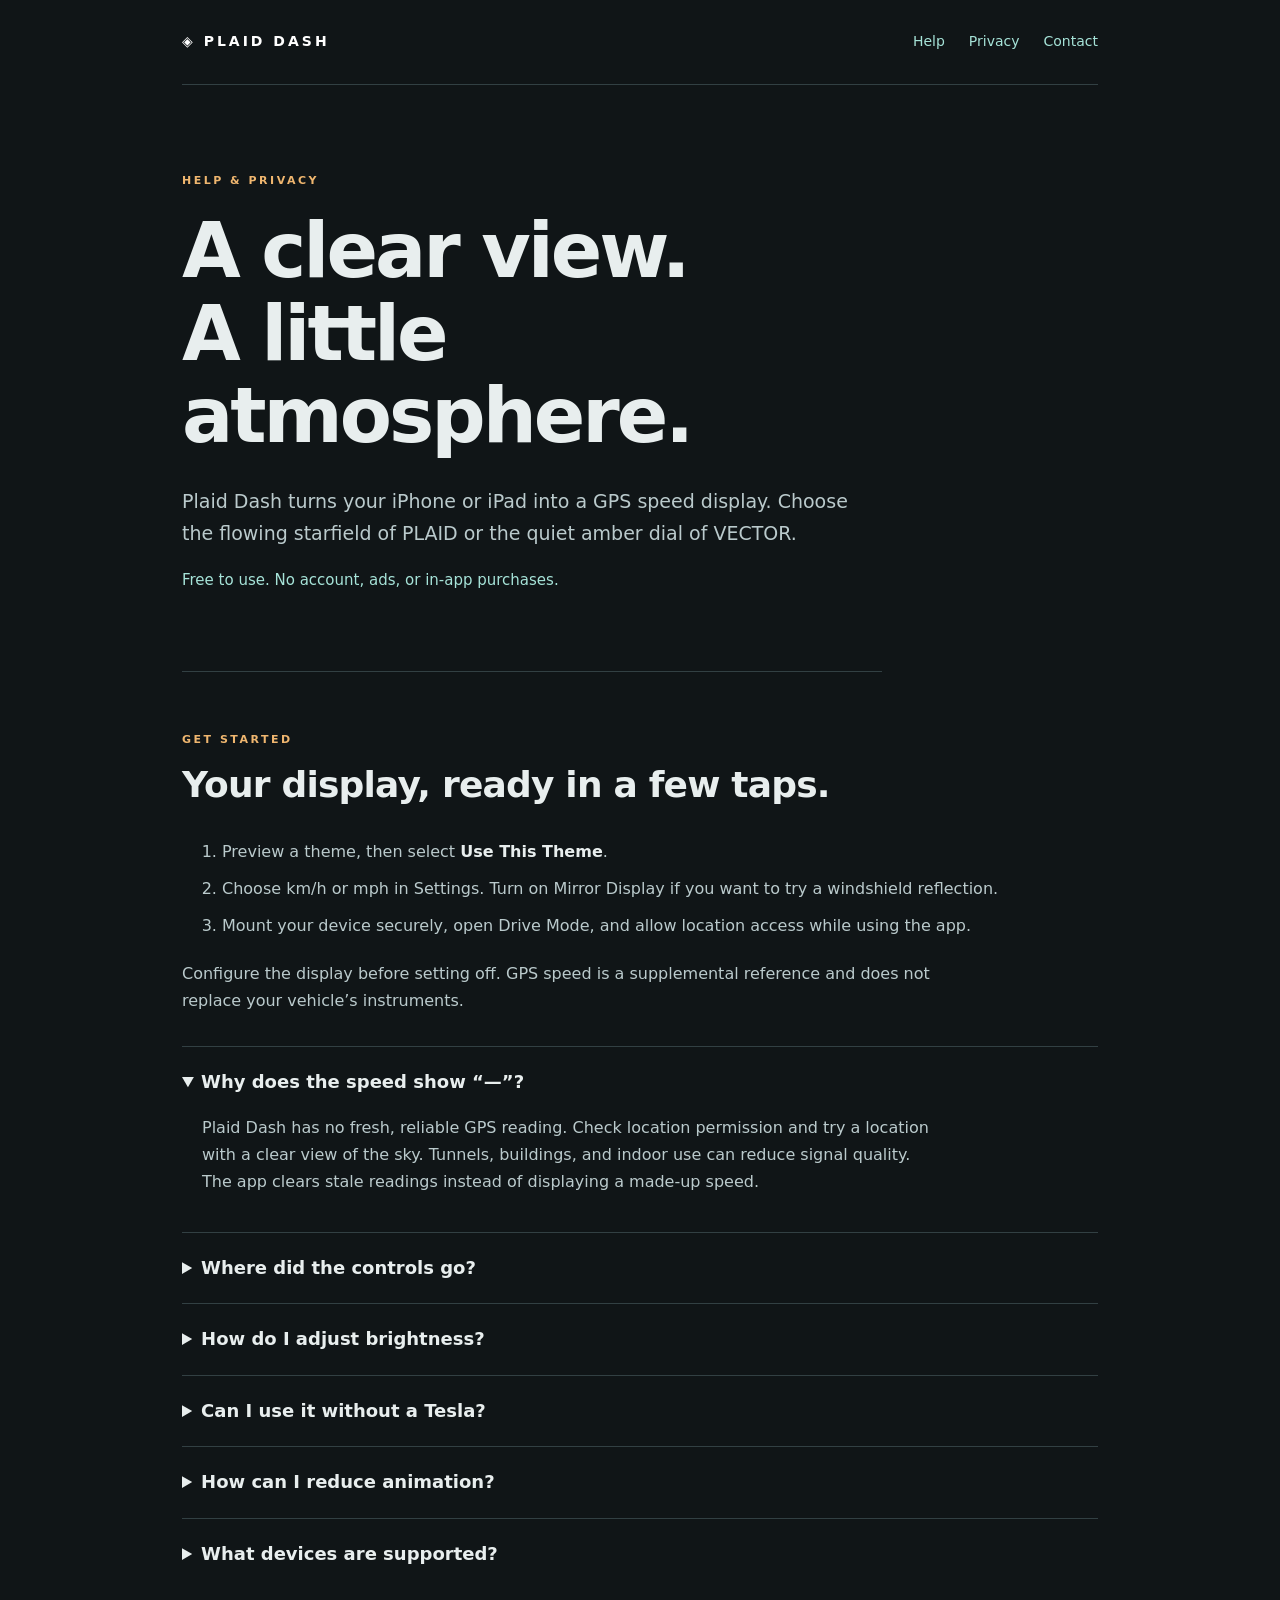
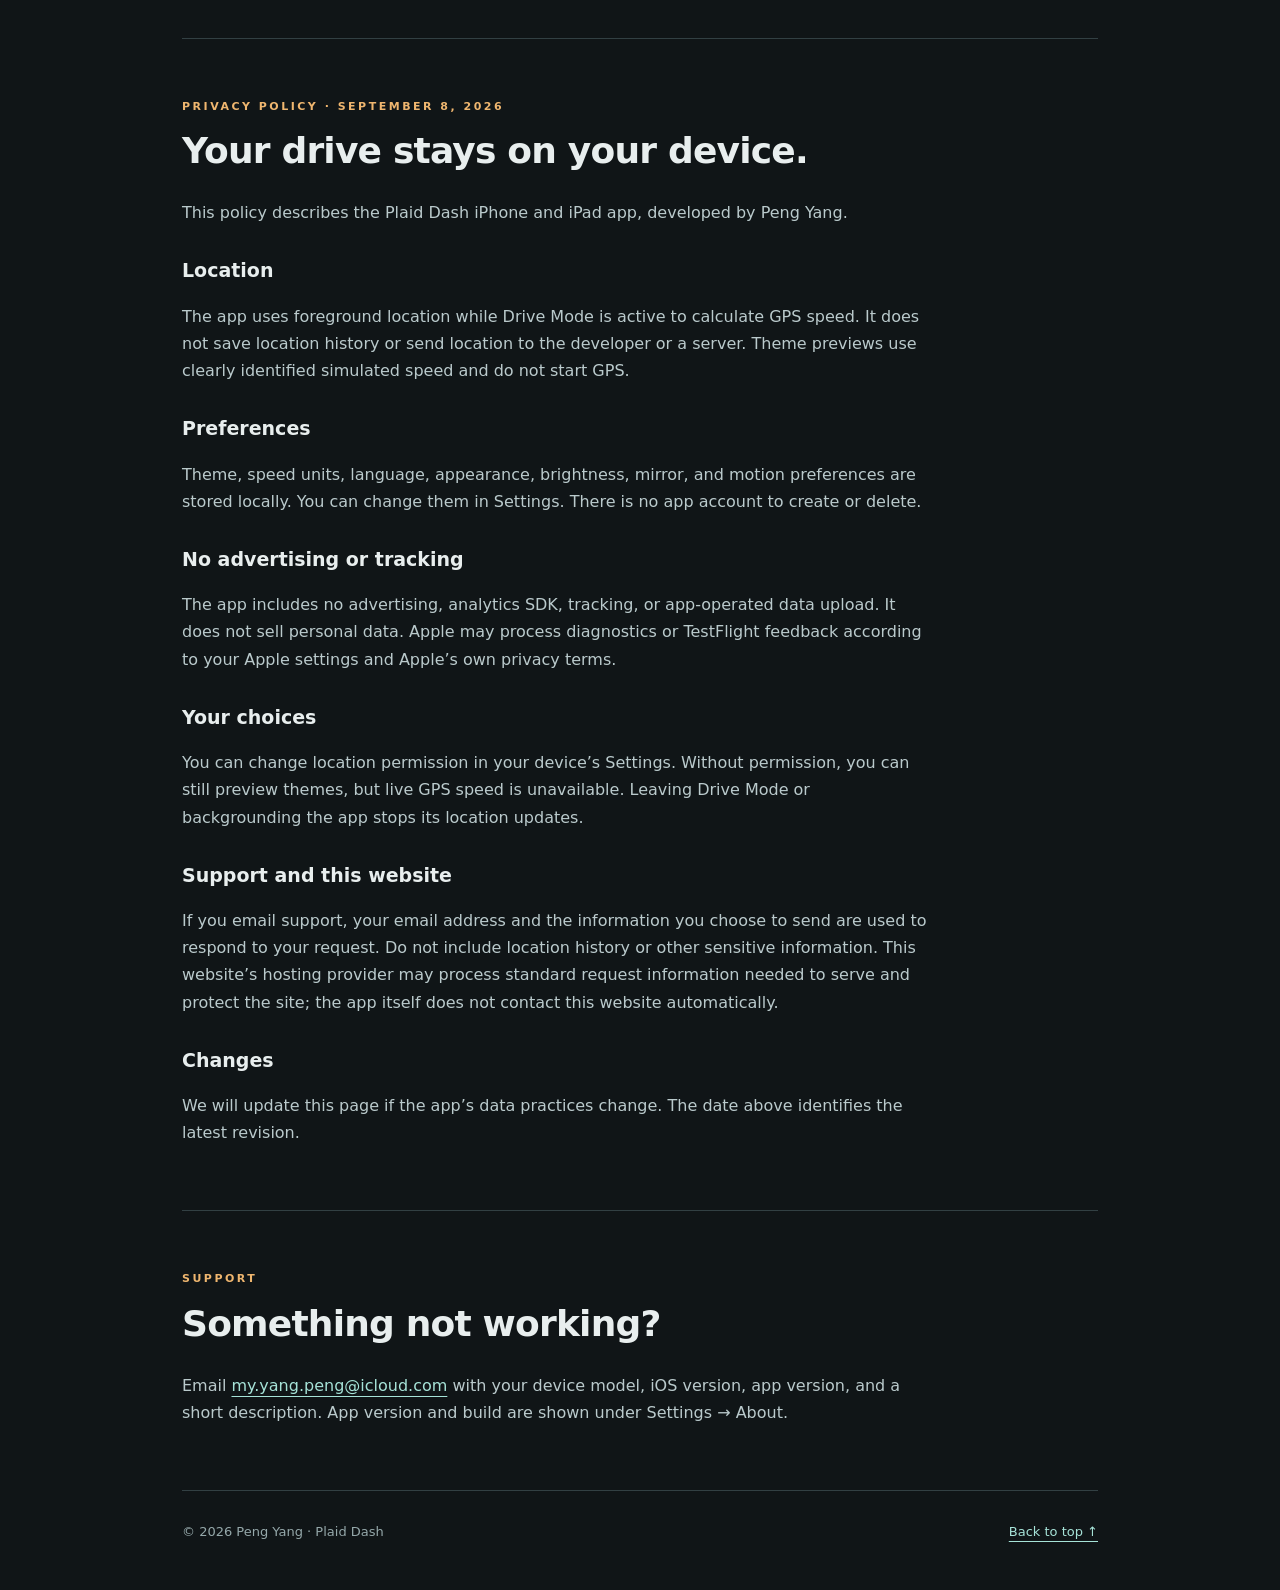
==== index.html @ f912786a "Publish standalone Plaid Dash support site" ====
<!doctype html>
<html lang="en"><head><meta charset="utf-8"><meta name="viewport" content="width=device-width, initial-scale=1"><title>Plaid Dash — Help &amp; Privacy</title><meta name="description" content="Help and privacy information for Plaid Dash, a free GPS speed display for iPhone and iPad."><link rel="stylesheet" href="styles.css"><link rel="icon" href="favicon.svg" type="image/svg+xml"></head><body><main>
    <header><a class="brand" href="#top">◈ PLAID DASH</a><nav aria-label="Page navigation"><a href="#help">Help</a><a href="#privacy">Privacy</a><a href="#contact">Contact</a></nav></header>
    <section id="top" class="intro"><p class="eyebrow">HELP & PRIVACY</p><h1>A clear view.<br/>A little atmosphere.</h1><p>Plaid Dash turns your iPhone or iPad into a GPS speed display. Choose the flowing starfield of PLAID or the quiet amber dial of VECTOR.</p><p class="note">Free to use. No account, ads, or in-app purchases.</p></section>
    <section id="help"><p class="eyebrow">GET STARTED</p><h2>Your display, ready in a few taps.</h2><ol><li>Preview a theme, then select <strong>Use This Theme</strong>.</li><li>Choose km/h or mph in Settings. Turn on Mirror Display if you want to try a windshield reflection.</li><li>Mount your device securely, open Drive Mode, and allow location access while using the app.</li></ol><p>Configure the display before setting off. GPS speed is a supplemental reference and does not replace your vehicle’s instruments.</p>
    <div class="questions"><details open><summary>Why does the speed show “—”?</summary><p>Plaid Dash has no fresh, reliable GPS reading. Check location permission and try a location with a clear view of the sky. Tunnels, buildings, and indoor use can reduce signal quality. The app clears stale readings instead of displaying a made-up speed.</p></details><details><summary>Where did the controls go?</summary><p>Controls fade after 3 seconds in a theme preview and 5 seconds in Drive Mode. Tap the screen to bring them back. Controls remain visible while adjusting a slider, or while VoiceOver is enabled.</p></details><details><summary>How do I adjust brightness?</summary><p>In Drive Mode, use the brightness slider or swipe vertically. Night appearance limits brightness. Leaving Drive Mode or moving the app to the background restores the brightness and Auto-Lock setting captured at the start of that session.</p></details><details><summary>Can I use it without a Tesla?</summary><p>Yes. Speed comes from your device’s GPS. No vehicle connection or Tesla account is required. This version does not connect to Tesla Fleet API and is not affiliated with or endorsed by Tesla.</p></details><details><summary>How can I reduce animation?</summary><p>Turn off motion in Settings or choose VECTOR. PLAID also pauses decorative motion when stationary, without a valid speed, in Low Power Mode, or under serious thermal pressure. Continuous GPS and a bright screen still use battery.</p></details><details><summary>What devices are supported?</summary><p>This release requires iOS or iPadOS 26.2 or later. Drive Mode uses landscape orientation. GPS availability and accuracy depend on your device and signal conditions; some iPad models do not have built-in GPS.</p></details></div></section>
    <section id="privacy"><p class="eyebrow">PRIVACY POLICY · SEPTEMBER 8, 2026</p><h2>Your drive stays on your device.</h2><p>This policy describes the Plaid Dash iPhone and iPad app, developed by Peng Yang.</p><h3>Location</h3><p>The app uses foreground location while Drive Mode is active to calculate GPS speed. It does not save location history or send location to the developer or a server. Theme previews use clearly identified simulated speed and do not start GPS.</p><h3>Preferences</h3><p>Theme, speed units, language, appearance, brightness, mirror, and motion preferences are stored locally. You can change them in Settings. There is no app account to create or delete.</p><h3>No advertising or tracking</h3><p>The app includes no advertising, analytics SDK, tracking, or app-operated data upload. It does not sell personal data. Apple may process diagnostics or TestFlight feedback according to your Apple settings and Apple’s own privacy terms.</p><h3>Your choices</h3><p>You can change location permission in your device’s Settings. Without permission, you can still preview themes, but live GPS speed is unavailable. Leaving Drive Mode or backgrounding the app stops its location updates.</p><h3>Support and this website</h3><p>If you email support, your email address and the information you choose to send are used to respond to your request. Do not include location history or other sensitive information. This website’s hosting provider may process standard request information needed to serve and protect the site; the app itself does not contact this website automatically.</p><h3>Changes</h3><p>We will update this page if the app’s data practices change. The date above identifies the latest revision.</p></section>
    <section id="contact"><p class="eyebrow">SUPPORT</p><h2>Something not working?</h2><p>Email <a href="mailto:my.yang.peng@icloud.com?subject=Plaid%20Dash%20support">my.yang.peng@icloud.com</a> with your device model, iOS version, app version, and a short description. App version and build are shown under Settings → About.</p></section>
    <footer>© 2026 Peng Yang · Plaid Dash <a href="#top">Back to top ↑</a></footer>
  </main></body></html>
---- styles.css ----
*{box-sizing:border-box}html{scroll-behavior:smooth;scroll-padding-top:24px}body{margin:0;background:#101517;color:#e8eeee;font-family:system-ui,-apple-system,BlinkMacSystemFont,"Segoe UI",sans-serif;line-height:1.7}main{max-width:980px;margin:auto;padding:0 32px}a{color:#a6e3d8;text-underline-offset:5px}a:focus-visible,summary:focus-visible{outline:3px solid #f0bd76;outline-offset:5px}header{display:flex;justify-content:space-between;gap:24px;padding:30px 0;border-bottom:1px solid #324043}.brand{text-decoration:none;font-size:14px;letter-spacing:3px;font-weight:700;color:#fff}nav{display:flex;gap:24px;font-size:14px}nav a{text-decoration:none}.intro{padding:76px 0 62px!important;max-width:700px}h1{font-size:clamp(42px,7vw,76px);line-height:1.08;letter-spacing:-3px;margin:20px 0 28px;font-weight:600}p{color:#bacacc;max-width:750px}.intro>p:not(.eyebrow){font-size:19px}.eyebrow{color:#efb66f;font-size:11px;letter-spacing:2.5px;font-weight:700}.note{font-size:15px!important;color:#a6e3d8}section{padding:48px 0;border-bottom:1px solid #324043}h2{font-size:clamp(26px,4vw,36px);line-height:1.25;font-weight:550;letter-spacing:-.8px;margin:12px 0 26px}h3{font-size:19px;margin:28px 0 8px}li{padding:5px 0;color:#bacacc}strong{color:#e8eeee}.questions{margin-top:32px}details{border-top:1px solid #324043;padding:20px 0}summary{cursor:pointer;font-size:18px;font-weight:550}details p{padding-left:20px}footer{padding:30px 0 46px;font-size:13px;color:#95a8aa;display:flex;justify-content:space-between;gap:20px}@media(max-width:540px){main{padding:0 22px}header{flex-direction:column;gap:16px}nav{gap:28px}.intro{padding-top:46px!important}h1{letter-spacing:-2px}section{padding:36px 0}footer{flex-direction:column}}@media(prefers-reduced-motion:reduce){html{scroll-behavior:auto}}
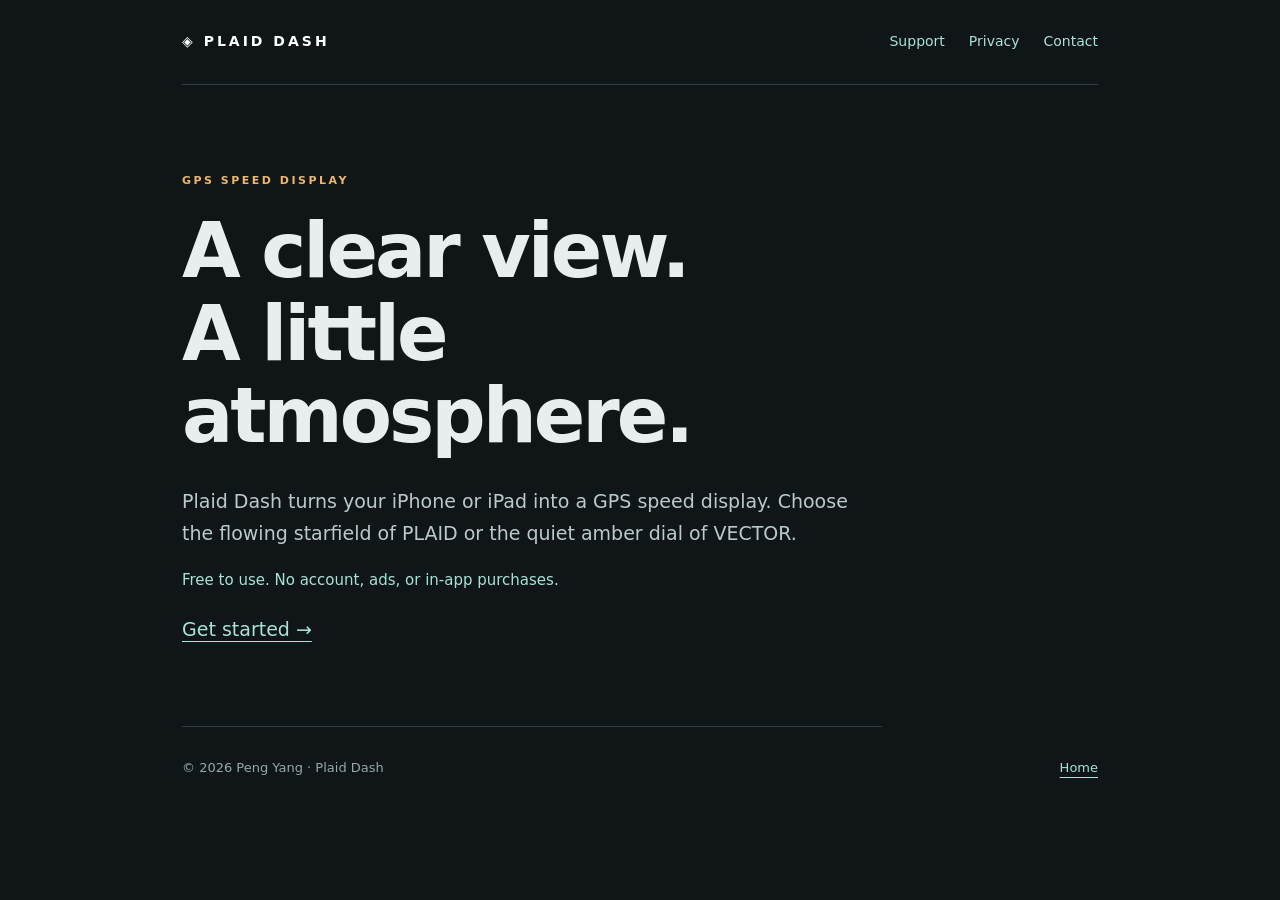
==== commit 00608e83: "Separate home support and privacy on Plaid Dash domain" ====
--- a/index.html
+++ b/index.html
@@ -1,10 +1,2 @@
 <!doctype html>
-<html lang="en"><head><meta charset="utf-8"><meta name="viewport" content="width=device-width, initial-scale=1"><title>Plaid Dash — Help &amp; Privacy</title><meta name="description" content="Help and privacy information for Plaid Dash, a free GPS speed display for iPhone and iPad."><link rel="stylesheet" href="styles.css"><link rel="icon" href="favicon.svg" type="image/svg+xml"></head><body><main>
-    <header><a class="brand" href="#top">◈ PLAID DASH</a><nav aria-label="Page navigation"><a href="#help">Help</a><a href="#privacy">Privacy</a><a href="#contact">Contact</a></nav></header>
-    <section id="top" class="intro"><p class="eyebrow">HELP & PRIVACY</p><h1>A clear view.<br/>A little atmosphere.</h1><p>Plaid Dash turns your iPhone or iPad into a GPS speed display. Choose the flowing starfield of PLAID or the quiet amber dial of VECTOR.</p><p class="note">Free to use. No account, ads, or in-app purchases.</p></section>
-    <section id="help"><p class="eyebrow">GET STARTED</p><h2>Your display, ready in a few taps.</h2><ol><li>Preview a theme, then select <strong>Use This Theme</strong>.</li><li>Choose km/h or mph in Settings. Turn on Mirror Display if you want to try a windshield reflection.</li><li>Mount your device securely, open Drive Mode, and allow location access while using the app.</li></ol><p>Configure the display before setting off. GPS speed is a supplemental reference and does not replace your vehicle’s instruments.</p>
-    <div class="questions"><details open><summary>Why does the speed show “—”?</summary><p>Plaid Dash has no fresh, reliable GPS reading. Check location permission and try a location with a clear view of the sky. Tunnels, buildings, and indoor use can reduce signal quality. The app clears stale readings instead of displaying a made-up speed.</p></details><details><summary>Where did the controls go?</summary><p>Controls fade after 3 seconds in a theme preview and 5 seconds in Drive Mode. Tap the screen to bring them back. Controls remain visible while adjusting a slider, or while VoiceOver is enabled.</p></details><details><summary>How do I adjust brightness?</summary><p>In Drive Mode, use the brightness slider or swipe vertically. Night appearance limits brightness. Leaving Drive Mode or moving the app to the background restores the brightness and Auto-Lock setting captured at the start of that session.</p></details><details><summary>Can I use it without a Tesla?</summary><p>Yes. Speed comes from your device’s GPS. No vehicle connection or Tesla account is required. This version does not connect to Tesla Fleet API and is not affiliated with or endorsed by Tesla.</p></details><details><summary>How can I reduce animation?</summary><p>Turn off motion in Settings or choose VECTOR. PLAID also pauses decorative motion when stationary, without a valid speed, in Low Power Mode, or under serious thermal pressure. Continuous GPS and a bright screen still use battery.</p></details><details><summary>What devices are supported?</summary><p>This release requires iOS or iPadOS 26.2 or later. Drive Mode uses landscape orientation. GPS availability and accuracy depend on your device and signal conditions; some iPad models do not have built-in GPS.</p></details></div></section>
-    <section id="privacy"><p class="eyebrow">PRIVACY POLICY · SEPTEMBER 8, 2026</p><h2>Your drive stays on your device.</h2><p>This policy describes the Plaid Dash iPhone and iPad app, developed by Peng Yang.</p><h3>Location</h3><p>The app uses foreground location while Drive Mode is active to calculate GPS speed. It does not save location history or send location to the developer or a server. Theme previews use clearly identified simulated speed and do not start GPS.</p><h3>Preferences</h3><p>Theme, speed units, language, appearance, brightness, mirror, and motion preferences are stored locally. You can change them in Settings. There is no app account to create or delete.</p><h3>No advertising or tracking</h3><p>The app includes no advertising, analytics SDK, tracking, or app-operated data upload. It does not sell personal data. Apple may process diagnostics or TestFlight feedback according to your Apple settings and Apple’s own privacy terms.</p><h3>Your choices</h3><p>You can change location permission in your device’s Settings. Without permission, you can still preview themes, but live GPS speed is unavailable. Leaving Drive Mode or backgrounding the app stops its location updates.</p><h3>Support and this website</h3><p>If you email support, your email address and the information you choose to send are used to respond to your request. Do not include location history or other sensitive information. This website’s hosting provider may process standard request information needed to serve and protect the site; the app itself does not contact this website automatically.</p><h3>Changes</h3><p>We will update this page if the app’s data practices change. The date above identifies the latest revision.</p></section>
-    <section id="contact"><p class="eyebrow">SUPPORT</p><h2>Something not working?</h2><p>Email <a href="mailto:my.yang.peng@icloud.com?subject=Plaid%20Dash%20support">my.yang.peng@icloud.com</a> with your device model, iOS version, app version, and a short description. App version and build are shown under Settings → About.</p></section>
-    <footer>© 2026 Peng Yang · Plaid Dash <a href="#top">Back to top ↑</a></footer>
-  </main></body></html>
+<html lang="en"><head><meta charset="utf-8"><meta name="viewport" content="width=device-width, initial-scale=1"><title>Plaid Dash — GPS Speed Display</title><meta name="description" content="Two free GPS dashboard themes for iPhone and iPad. No account, ads, or in-app purchases."><link rel="canonical" href="https://plaiddash.wzkeji.cn/"><link rel="stylesheet" href="/styles.css"><link rel="icon" href="/favicon.svg" type="image/svg+xml"></head><body><main><header><a class="brand" href="/">◈ PLAID DASH</a><nav aria-label="Page navigation"><a href="/support/">Support</a><a href="/privacy/">Privacy</a><a href="/support/#contact">Contact</a></nav></header><section id="top" class="intro"><p class="eyebrow">GPS SPEED DISPLAY</p><h1>A clear view.<br/>A little atmosphere.</h1><p>Plaid Dash turns your iPhone or iPad into a GPS speed display. Choose the flowing starfield of PLAID or the quiet amber dial of VECTOR.</p><p class="note">Free to use. No account, ads, or in-app purchases.</p><p><a href="/support/">Get started →</a></p></section><footer>© 2026 Peng Yang · Plaid Dash <a href="/">Home</a></footer></main></body></html>
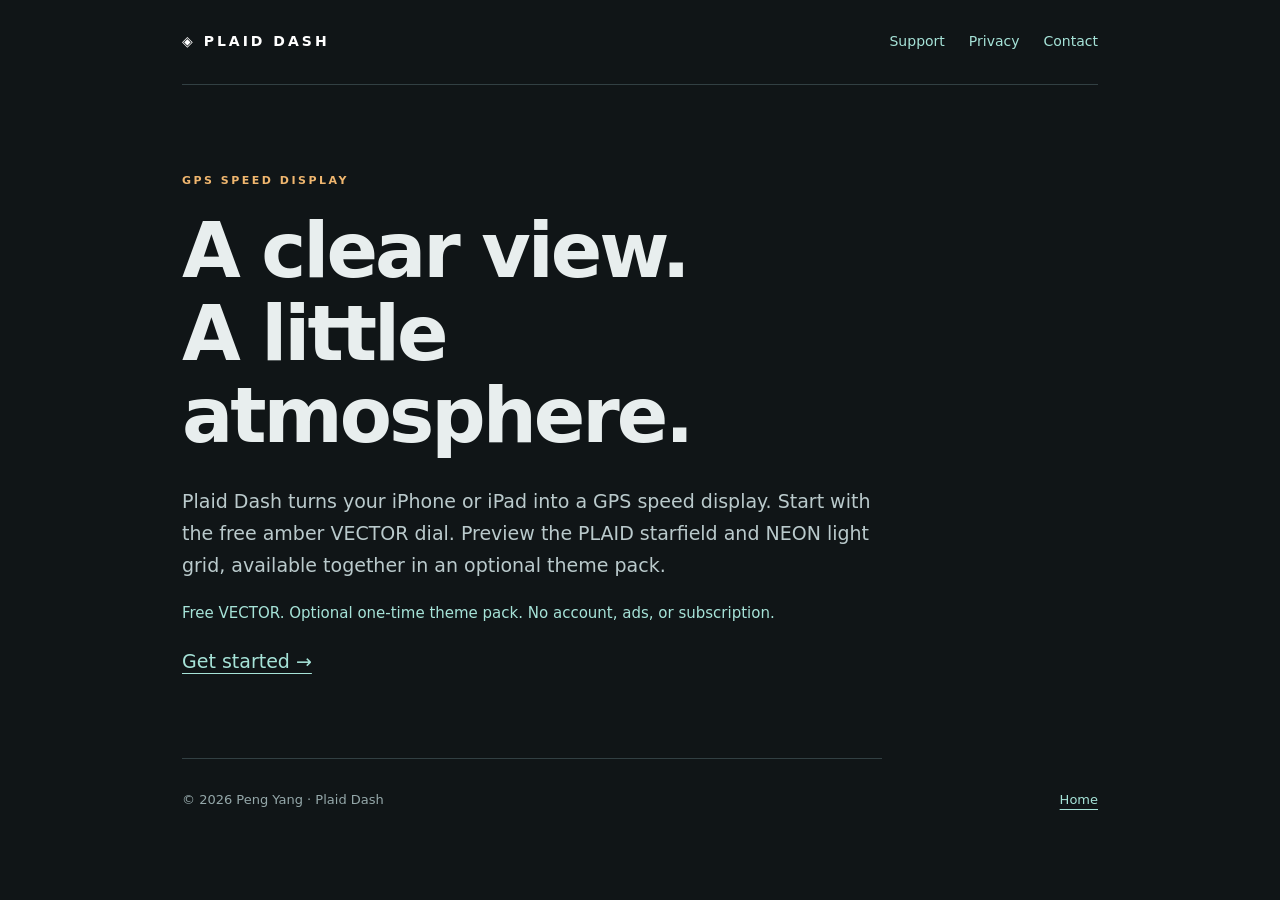
==== commit f722140e: "Describe optional theme pack and purchase privacy" ====
--- a/index.html
+++ b/index.html
@@ -1,2 +1,2 @@
 <!doctype html>
-<html lang="en"><head><meta charset="utf-8"><meta name="viewport" content="width=device-width, initial-scale=1"><title>Plaid Dash — GPS Speed Display</title><meta name="description" content="Two free GPS dashboard themes for iPhone and iPad. No account, ads, or in-app purchases."><link rel="canonical" href="https://plaiddash.wzkeji.cn/"><link rel="stylesheet" href="/styles.css"><link rel="icon" href="/favicon.svg" type="image/svg+xml"></head><body><main><header><a class="brand" href="/">◈ PLAID DASH</a><nav aria-label="Page navigation"><a href="/support/">Support</a><a href="/privacy/">Privacy</a><a href="/support/#contact">Contact</a></nav></header><section id="top" class="intro"><p class="eyebrow">GPS SPEED DISPLAY</p><h1>A clear view.<br/>A little atmosphere.</h1><p>Plaid Dash turns your iPhone or iPad into a GPS speed display. Choose the flowing starfield of PLAID or the quiet amber dial of VECTOR.</p><p class="note">Free to use. No account, ads, or in-app purchases.</p><p><a href="/support/">Get started →</a></p></section><footer>© 2026 Peng Yang · Plaid Dash <a href="/">Home</a></footer></main></body></html>
+<html lang="en"><head><meta charset="utf-8"><meta name="viewport" content="width=device-width, initial-scale=1"><title>Plaid Dash — GPS Speed Display</title><meta name="description" content="GPS dashboard themes for iPhone and iPad. Free VECTOR and an optional one-time theme pack."><link rel="canonical" href="https://plaiddash.wzkeji.cn/"><link rel="stylesheet" href="/styles.css"><link rel="icon" href="/favicon.svg" type="image/svg+xml"></head><body><main><header><a class="brand" href="/">◈ PLAID DASH</a><nav aria-label="Page navigation"><a href="/support/">Support</a><a href="/privacy/">Privacy</a><a href="/support/#contact">Contact</a></nav></header><section id="top" class="intro"><p class="eyebrow">GPS SPEED DISPLAY</p><h1>A clear view.<br/>A little atmosphere.</h1><p>Plaid Dash turns your iPhone or iPad into a GPS speed display. Start with the free amber VECTOR dial. Preview the PLAID starfield and NEON light grid, available together in an optional theme pack.</p><p class="note">Free VECTOR. Optional one-time theme pack. No account, ads, or subscription.</p><p><a href="/support/">Get started →</a></p></section><footer>© 2026 Peng Yang · Plaid Dash <a href="/">Home</a></footer></main></body></html>
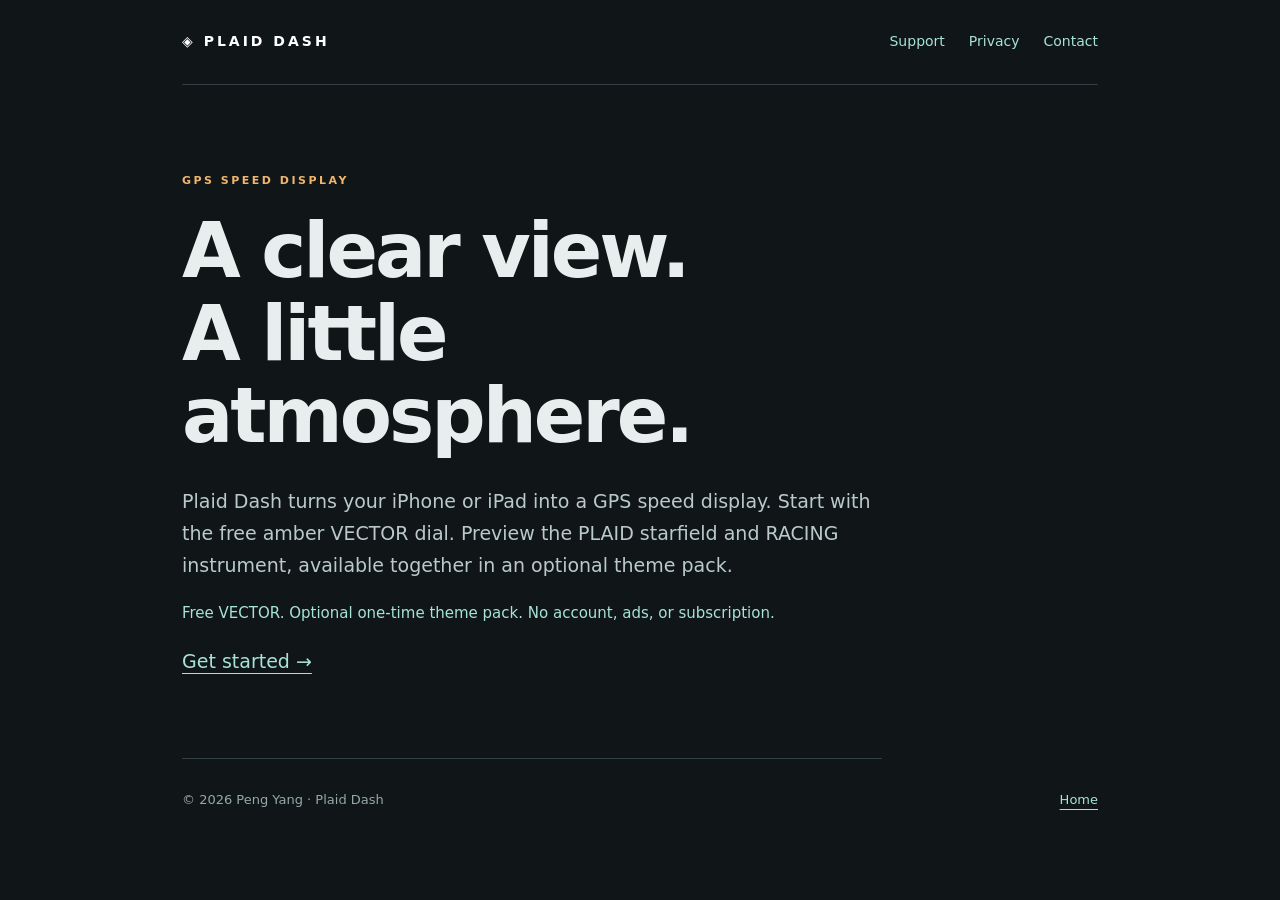
==== commit a716b6eb: "同步正式版主题介绍、海拔隐私说明和亮度帮助" ====
--- a/index.html
+++ b/index.html
@@ -1,2 +1,2 @@
 <!doctype html>
-<html lang="en"><head><meta charset="utf-8"><meta name="viewport" content="width=device-width, initial-scale=1"><title>Plaid Dash — GPS Speed Display</title><meta name="description" content="GPS dashboard themes for iPhone and iPad. Free VECTOR and an optional one-time theme pack."><link rel="canonical" href="https://plaiddash.wzkeji.cn/"><link rel="stylesheet" href="/styles.css"><link rel="icon" href="/favicon.svg" type="image/svg+xml"></head><body><main><header><a class="brand" href="/">◈ PLAID DASH</a><nav aria-label="Page navigation"><a href="/support/">Support</a><a href="/privacy/">Privacy</a><a href="/support/#contact">Contact</a></nav></header><section id="top" class="intro"><p class="eyebrow">GPS SPEED DISPLAY</p><h1>A clear view.<br/>A little atmosphere.</h1><p>Plaid Dash turns your iPhone or iPad into a GPS speed display. Start with the free amber VECTOR dial. Preview the PLAID starfield and NEON light grid, available together in an optional theme pack.</p><p class="note">Free VECTOR. Optional one-time theme pack. No account, ads, or subscription.</p><p><a href="/support/">Get started →</a></p></section><footer>© 2026 Peng Yang · Plaid Dash <a href="/">Home</a></footer></main></body></html>
+<html lang="en"><head><meta charset="utf-8"><meta name="viewport" content="width=device-width, initial-scale=1"><title>Plaid Dash — GPS Speed Display</title><meta name="description" content="GPS dashboard themes for iPhone and iPad. Free VECTOR and an optional one-time theme pack."><link rel="canonical" href="https://plaiddash.wzkeji.cn/"><link rel="stylesheet" href="/styles.css"><link rel="icon" href="/favicon.svg" type="image/svg+xml"></head><body><main><header><a class="brand" href="/">◈ PLAID DASH</a><nav aria-label="Page navigation"><a href="/support/">Support</a><a href="/privacy/">Privacy</a><a href="/support/#contact">Contact</a></nav></header><section id="top" class="intro"><p class="eyebrow">GPS SPEED DISPLAY</p><h1>A clear view.<br/>A little atmosphere.</h1><p>Plaid Dash turns your iPhone or iPad into a GPS speed display. Start with the free amber VECTOR dial. Preview the PLAID starfield and RACING instrument, available together in an optional theme pack.</p><p class="note">Free VECTOR. Optional one-time theme pack. No account, ads, or subscription.</p><p><a href="/support/">Get started →</a></p></section><footer>© 2026 Peng Yang · Plaid Dash <a href="/">Home</a></footer></main></body></html>
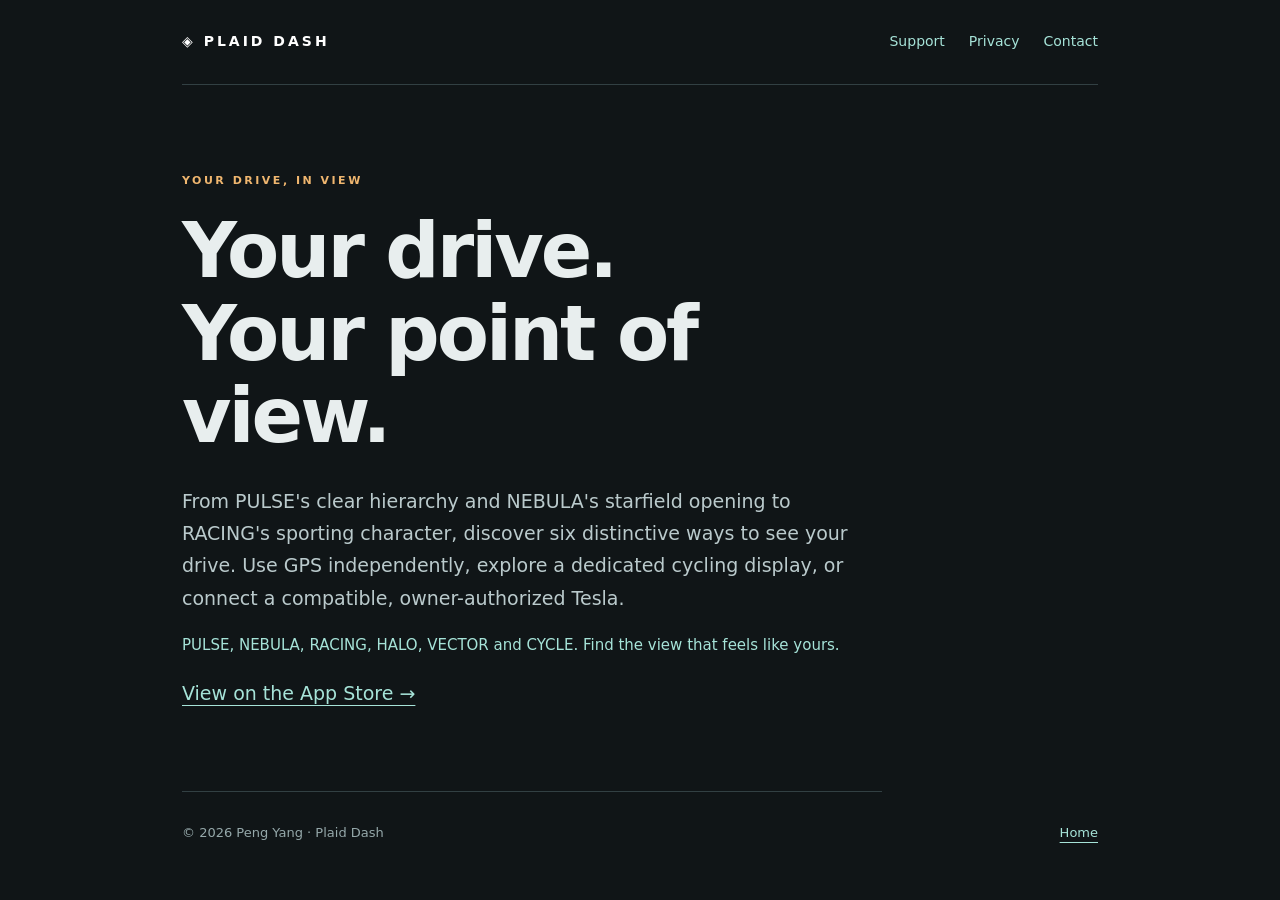
==== commit 75884bdc: "Lead promotion with dashboard experience and remove purchase scope" ====
--- a/index.html
+++ b/index.html
@@ -1,2 +1,2 @@
 <!doctype html>
-<html lang="en"><head><meta charset="utf-8"><meta name="viewport" content="width=device-width, initial-scale=1"><title>Plaid Dash — GPS Speed Display</title><meta name="description" content="GPS dashboard themes for iPhone and iPad. Free VECTOR and an optional one-time theme pack."><link rel="canonical" href="https://plaiddash.wzkeji.cn/"><link rel="stylesheet" href="/styles.css"><link rel="icon" href="/favicon.svg" type="image/svg+xml"></head><body><main><header><a class="brand" href="/">◈ PLAID DASH</a><nav aria-label="Page navigation"><a href="/support/">Support</a><a href="/privacy/">Privacy</a><a href="/support/#contact">Contact</a></nav></header><section id="top" class="intro"><p class="eyebrow">GPS SPEED DISPLAY</p><h1>A clear view.<br/>A little atmosphere.</h1><p>Plaid Dash turns your iPhone or iPad into a GPS speed display. Start with the free amber VECTOR dial. Preview the PLAID starfield and RACING instrument, available together in an optional theme pack.</p><p class="note">Free VECTOR. Optional one-time theme pack. No account, ads, or subscription.</p><p><a href="/support/">Get started →</a></p></section><footer>© 2026 Peng Yang · Plaid Dash <a href="/">Home</a></footer></main></body></html>
+<html lang="en"><head><meta charset="utf-8"><meta name="viewport" content="width=device-width, initial-scale=1"><title>Plaid Dash — Your Dashboard View</title><meta name="description" content="Six distinctive dashboard themes for iPhone and iPad. GPS speedometer, cycling display and optional Tesla connectivity."><link rel="canonical" href="https://plaiddash.wzkeji.cn/"><link rel="stylesheet" href="/styles.css"><link rel="icon" href="/favicon.svg" type="image/svg+xml"></head><body><main><header><a class="brand" href="/">◈ PLAID DASH</a><nav aria-label="Page navigation"><a href="/support/">Support</a><a href="/privacy/">Privacy</a><a href="/support/#contact">Contact</a></nav></header><section id="top" class="intro"><p class="eyebrow">YOUR DRIVE, IN VIEW</p><h1>Your drive.<br/>Your point of view.</h1><p>From PULSE's clear hierarchy and NEBULA's starfield opening to RACING's sporting character, discover six distinctive ways to see your drive. Use GPS independently, explore a dedicated cycling display, or connect a compatible, owner-authorized Tesla.</p><p class="note">PULSE, NEBULA, RACING, HALO, VECTOR and CYCLE. Find the view that feels like yours.</p><p><a href="https://apps.apple.com/app/id6809690663">View on the App Store →</a></p></section><footer>© 2026 Peng Yang · Plaid Dash <a href="/">Home</a></footer></main></body></html>
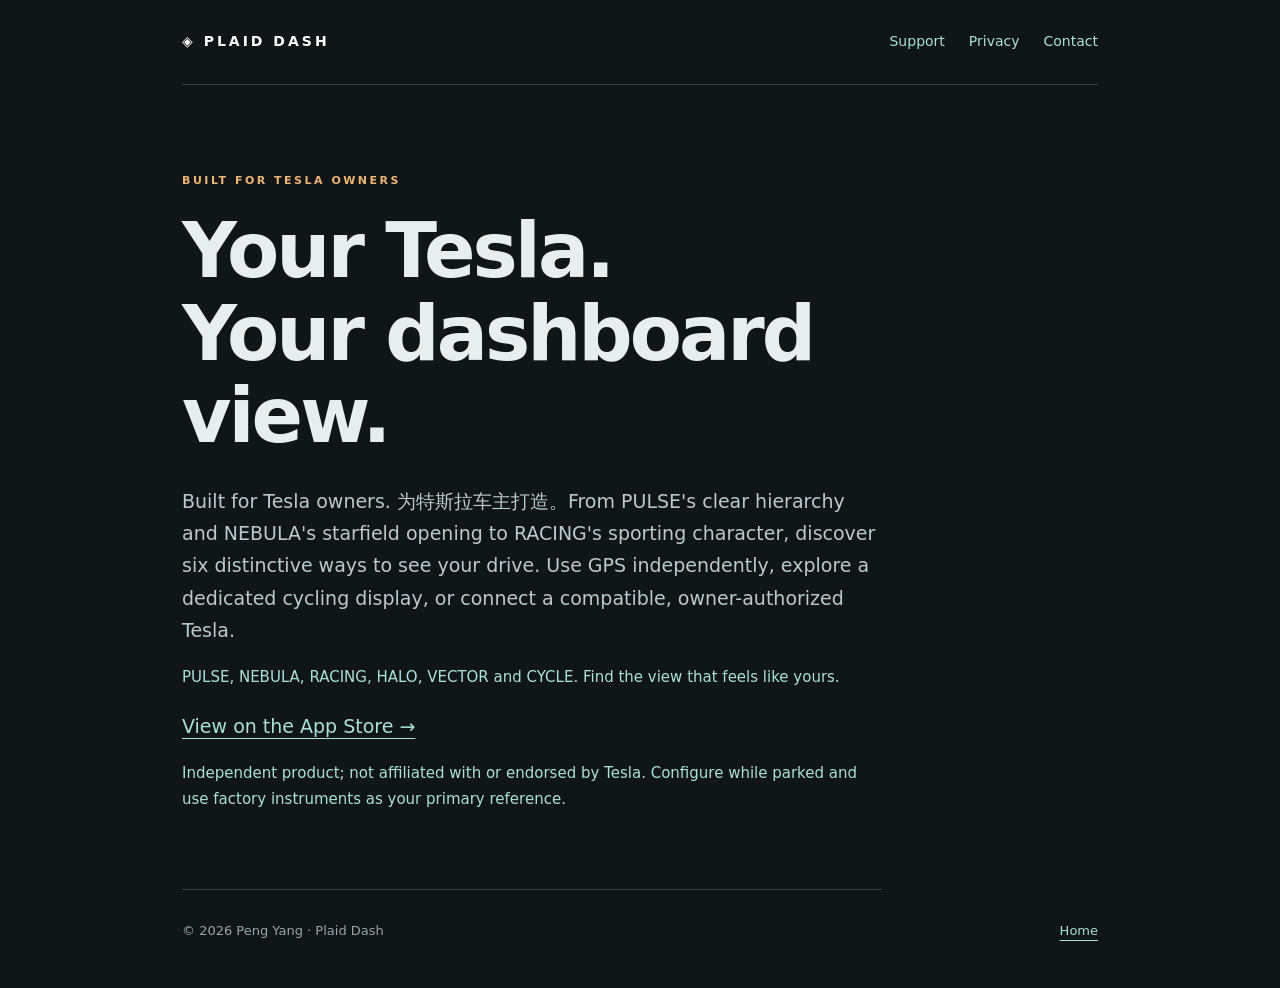
==== commit 3641a203: "Emphasize dashboard positioning for Tesla owners" ====
--- a/index.html
+++ b/index.html
@@ -1,2 +1,2 @@
 <!doctype html>
-<html lang="en"><head><meta charset="utf-8"><meta name="viewport" content="width=device-width, initial-scale=1"><title>Plaid Dash — Your Dashboard View</title><meta name="description" content="Six distinctive dashboard themes for iPhone and iPad. GPS speedometer, cycling display and optional Tesla connectivity."><link rel="canonical" href="https://plaiddash.wzkeji.cn/"><link rel="stylesheet" href="/styles.css"><link rel="icon" href="/favicon.svg" type="image/svg+xml"></head><body><main><header><a class="brand" href="/">◈ PLAID DASH</a><nav aria-label="Page navigation"><a href="/support/">Support</a><a href="/privacy/">Privacy</a><a href="/support/#contact">Contact</a></nav></header><section id="top" class="intro"><p class="eyebrow">YOUR DRIVE, IN VIEW</p><h1>Your drive.<br/>Your point of view.</h1><p>From PULSE's clear hierarchy and NEBULA's starfield opening to RACING's sporting character, discover six distinctive ways to see your drive. Use GPS independently, explore a dedicated cycling display, or connect a compatible, owner-authorized Tesla.</p><p class="note">PULSE, NEBULA, RACING, HALO, VECTOR and CYCLE. Find the view that feels like yours.</p><p><a href="https://apps.apple.com/app/id6809690663">View on the App Store →</a></p></section><footer>© 2026 Peng Yang · Plaid Dash <a href="/">Home</a></footer></main></body></html>
+<html lang="en"><head><meta charset="utf-8"><meta name="viewport" content="width=device-width, initial-scale=1"><title>Plaid Dash for Tesla — 特斯拉车主仪表与HUD</title><meta name="description" content="Built for Tesla owners. 特斯拉车主的 iPhone 仪表与 HUD：六款主题、GPS速度表及可选车辆连接。"><link rel="canonical" href="https://plaiddash.wzkeji.cn/"><link rel="stylesheet" href="/styles.css"><link rel="icon" href="/favicon.svg" type="image/svg+xml"></head><body><main><header><a class="brand" href="/">◈ PLAID DASH</a><nav aria-label="Page navigation"><a href="/support/">Support</a><a href="/privacy/">Privacy</a><a href="/support/#contact">Contact</a></nav></header><section id="top" class="intro"><p class="eyebrow">BUILT FOR TESLA OWNERS</p><h1>Your Tesla.<br/>Your dashboard view.</h1><p>Built for Tesla owners. 为特斯拉车主打造。From PULSE's clear hierarchy and NEBULA's starfield opening to RACING's sporting character, discover six distinctive ways to see your drive. Use GPS independently, explore a dedicated cycling display, or connect a compatible, owner-authorized Tesla.</p><p class="note">PULSE, NEBULA, RACING, HALO, VECTOR and CYCLE. Find the view that feels like yours.</p><p><a href="https://apps.apple.com/app/id6809690663">View on the App Store →</a></p><p class="note">Independent product; not affiliated with or endorsed by Tesla. Configure while parked and use factory instruments as your primary reference.</p></section><footer>© 2026 Peng Yang · Plaid Dash <a href="/">Home</a></footer></main></body></html>
